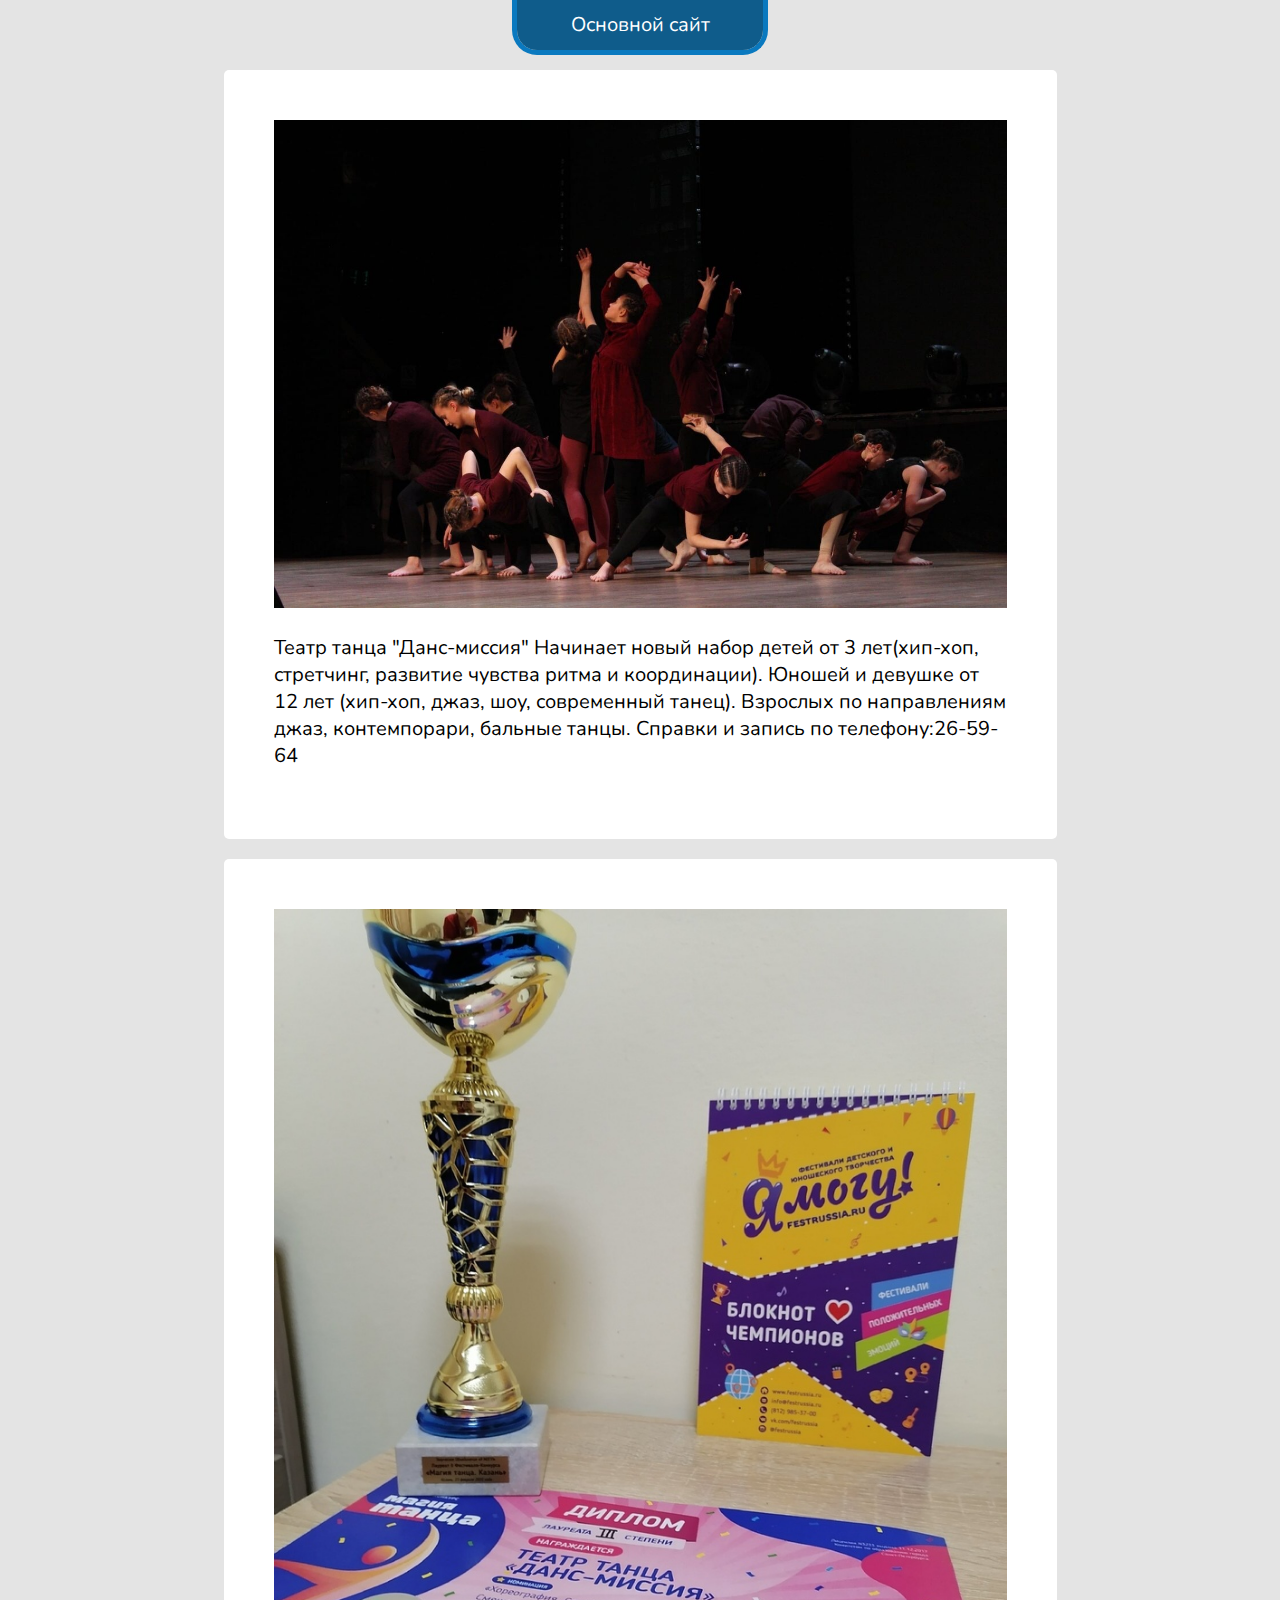
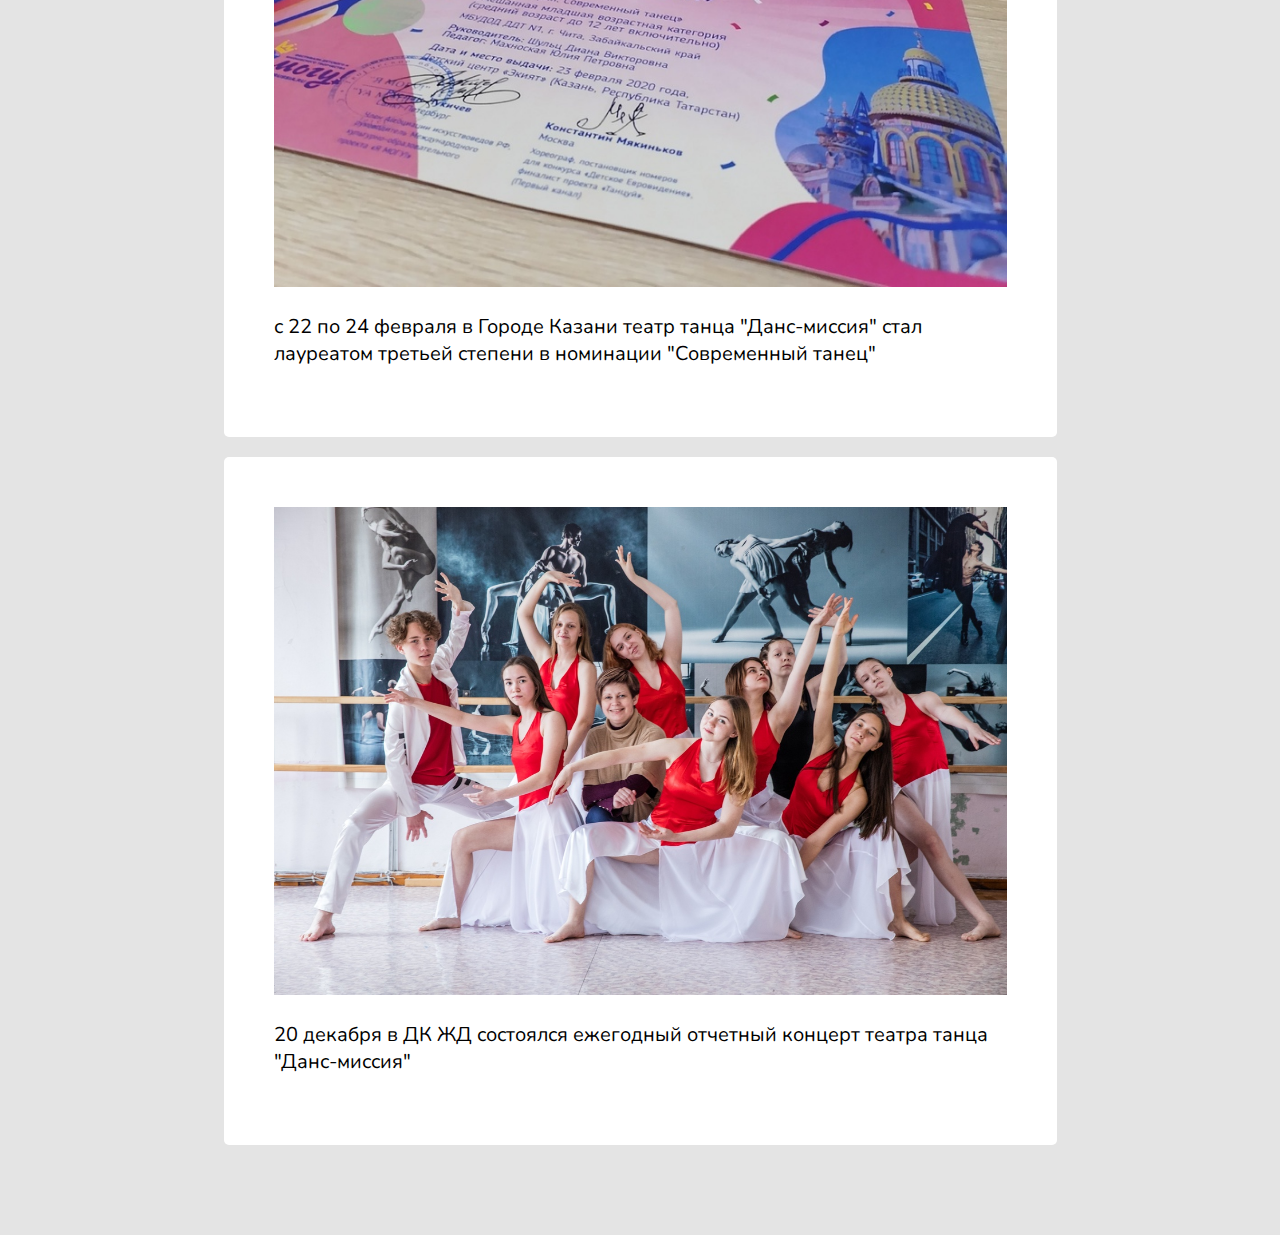
==== news.html @ e574aa80 "Создал сайт Данс-Миссия" ====
<!DOCTYPE html>
<html>

<head>
    <meta charset="UTF-8">
    <meta name="viewport" content="width=device-width, initial-scale=1.0">
    <meta http-equiv="X-UA-Compatible" content="ie=edge">
    <link rel="stylesheet" href="news.css">
    <title>Новости</title>
</head>

<body>
    <header>
        <div class="container">
            <div class="navigation">
                <nav>
                    <a href="index.html">Основной сайт</a>
                </nav>
            </div>
        </div>
    </header>
    <section id="dance_mission">
        <div class="container">
            <div class="news">
                <div class="news_body">
                    <div class="news_image">
                        <img src="news_images/1.jpg" alt="1">
                    </div>
                    <div class="news_txt">
                        <p>Театр танца "Данс-миссия" Начинает новый набор детей от 3 лет(хип-хоп, стретчинг, развитие
                            чувства ритма и координации). Юношей и девушке от 12 лет (хип-хоп, джаз, шоу, современный
                            танец). Взрослых по направлениям джаз, контемпорари, бальные танцы. Справки и запись по
                            телефону:26-59-64</p>
                    </div>
                </div>
                <div class="news_body">
                    <div class="news_image">
                        <img src="news_images/2.jpg" alt="2">
                    </div>
                    <div class="news_txt">
                        <p>с 22 по 24 февраля в Городе Казани театр танца "Данс-миссия" стал лауреатом третьей степени в
                            номинации "Современный танец"</p>
                    </div>
                </div>
                <div class="news_body">
                    <div class="news_image">
                        <img src="news_images/3.jpg" alt="3">
                    </div>
                    <div class="news_txt">
                        <p>20 декабря в ДК ЖД состоялся ежегодный отчетный концерт театра танца "Данс-миссия"</p>
                    </div>
                </div>

            </div>
        </div>
    </section>
</body>

</html>
---- news.css ----
@import url('https://fonts.googleapis.com/css?family=Nunito&display=swap');
@import url('https://fonts.googleapis.com/css2?family=Lobster&display=swap');
*{
    box-sizing: border-box;
}
body,html{
    margin: 0;
}
body {
    font-family: 'Nunito', sans-serif;
}
.container{
    width:1200px;
    /* margin:0; */
    margin: auto;
}
.navigation {
    position: fixed;
    left: 0;
    right: 0;
}
nav {
    width: 20%;
    text-align: center;
    border:5px solid #0A79BF;
    border-top: none;
    overflow:hidden ;
    border-bottom-left-radius:25px;
    border-bottom-right-radius: 25px;
    margin: auto;
    margin-top: 0;
}

nav a {
    display: inline-block;
    text-decoration: none;
    height: 50px;
    width: 100%;
    background-color: #0f5c8b;
    font-size: 20px;
    line-height: 50px;
    color: white;
    transition: all 0.2s;
}
#dance_mission {
    background-color: #e4e4e4;
}
nav a:hover {
    background-color: white;
    color: #0084ff;
}
.news {
    width: 70%;
    margin: auto;
    padding: 70px 0;
}
.news_body {
    width: 100%;
    background-color: white;
    padding: 50px;
    margin-bottom:20px;
    border-radius: 5px;
}
.news_image {
    width: 100%;
}
.news_image img {
    /* height: 200px; */
    width: 100%;
}
.news_txt {
    font-size:20px ;
}

@media (max-width: 1518px) {
    #dance_mission .container {
        width: 1190px;
    }
}

@media (max-width: 1199px) {
    .container {
        width: 991px;
    }

    #dance_mission .container {
        width: 100%;
    }

    nav a {
        font-size: 18px;
    }
}

@media (max-width: 990px) {
    .container {
        width: 767px;
    }
}
@media (max-width: 766px) {
    .container {
        width: 575px;
    }
    .news {
        width:100%;
    }
}
@media (max-width: 685px) {
    nav {
        width: 50%;
    }
}
@media (max-width: 574px) {
    .container {
        width: 100%;
    }
}
@media (max-width: 400px) {
    p {
        font-size: 15px;
    }
}
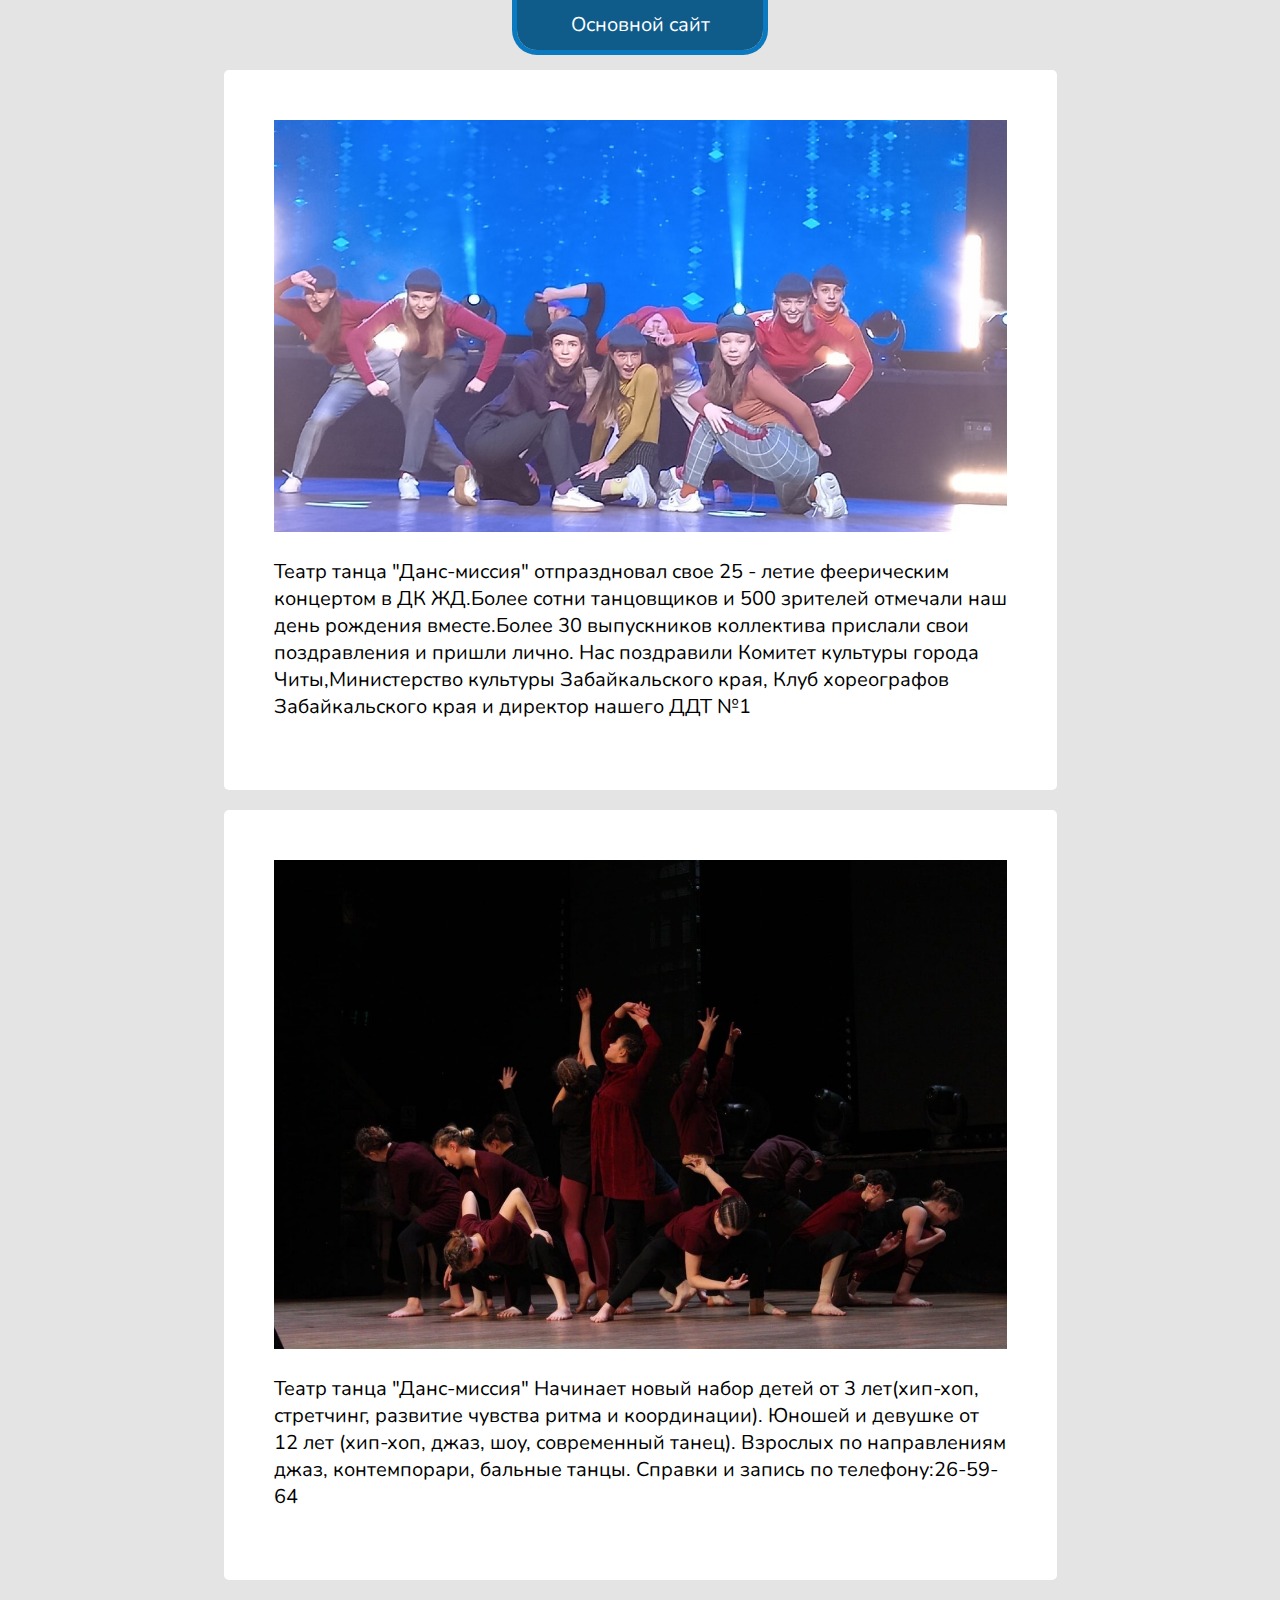
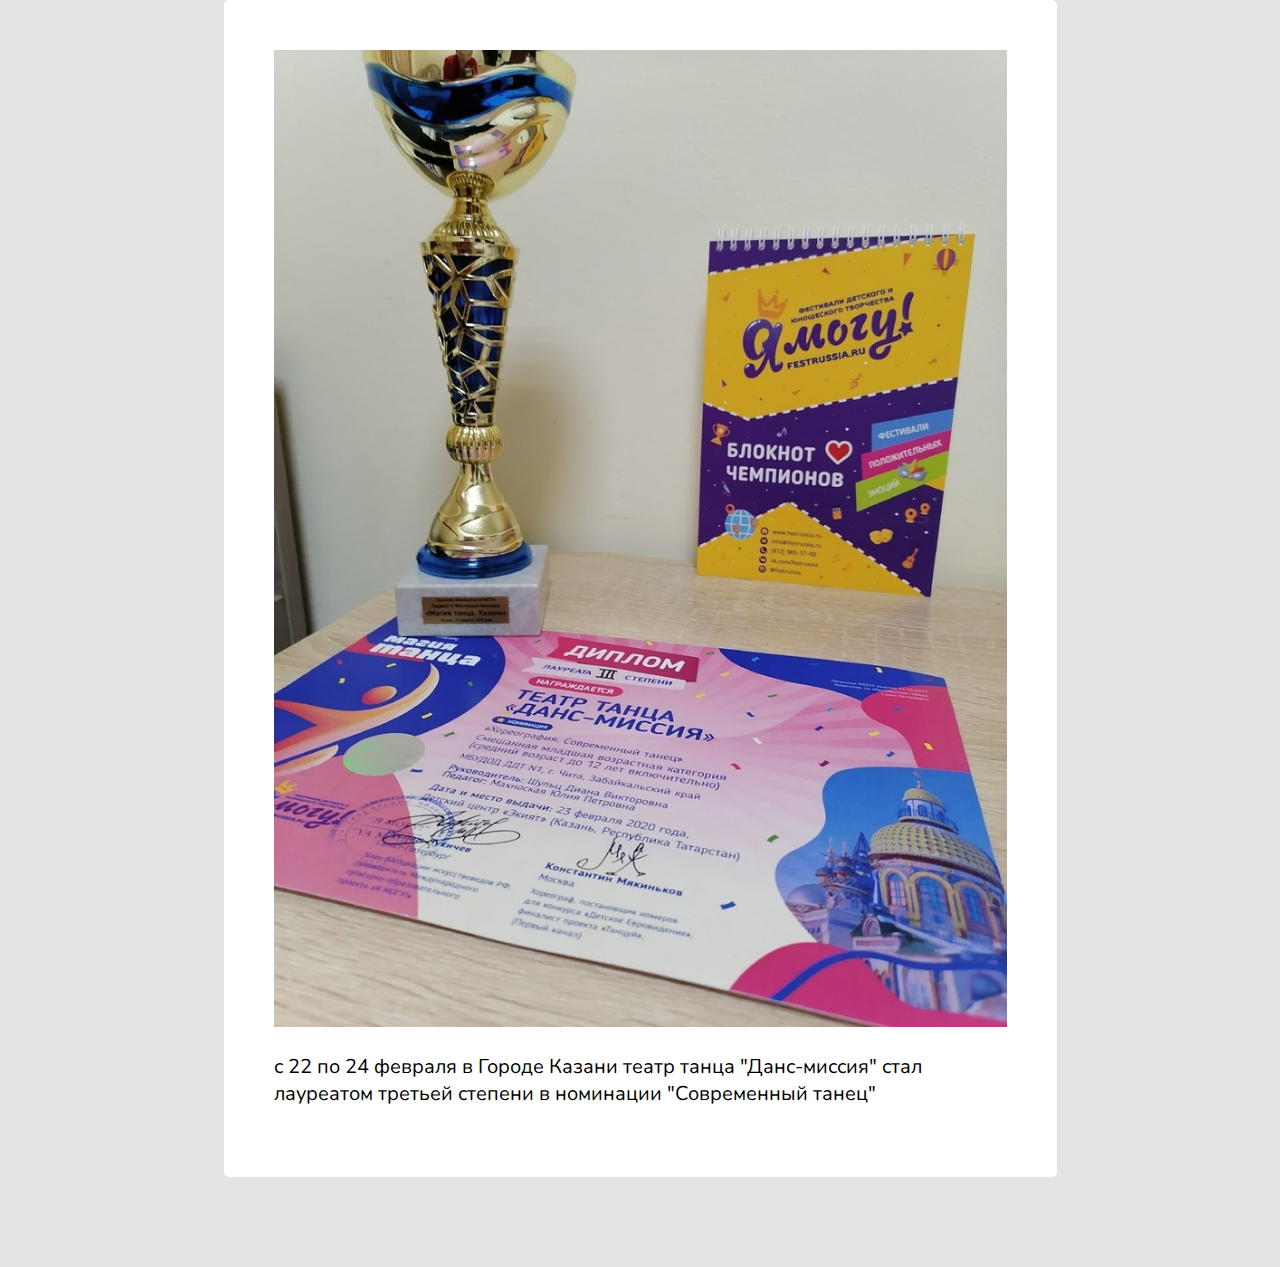
==== commit 3009c557: "Add files via upload" ====
--- a/news.html
+++ b/news.html
@@ -1,59 +1,59 @@
-<!DOCTYPE html>
-<html>
-
-<head>
-    <meta charset="UTF-8">
-    <meta name="viewport" content="width=device-width, initial-scale=1.0">
-    <meta http-equiv="X-UA-Compatible" content="ie=edge">
-    <link rel="stylesheet" href="news.css">
-    <title>Новости</title>
-</head>
-
-<body>
-    <header>
-        <div class="container">
-            <div class="navigation">
-                <nav>
-                    <a href="index.html">Основной сайт</a>
-                </nav>
-            </div>
-        </div>
-    </header>
-    <section id="dance_mission">
-        <div class="container">
-            <div class="news">
-                <div class="news_body">
-                    <div class="news_image">
-                        <img src="news_images/1.jpg" alt="1">
-                    </div>
-                    <div class="news_txt">
-                        <p>Театр танца "Данс-миссия" Начинает новый набор детей от 3 лет(хип-хоп, стретчинг, развитие
-                            чувства ритма и координации). Юношей и девушке от 12 лет (хип-хоп, джаз, шоу, современный
-                            танец). Взрослых по направлениям джаз, контемпорари, бальные танцы. Справки и запись по
-                            телефону:26-59-64</p>
-                    </div>
-                </div>
-                <div class="news_body">
-                    <div class="news_image">
-                        <img src="news_images/2.jpg" alt="2">
-                    </div>
-                    <div class="news_txt">
-                        <p>с 22 по 24 февраля в Городе Казани театр танца "Данс-миссия" стал лауреатом третьей степени в
-                            номинации "Современный танец"</p>
-                    </div>
-                </div>
-                <div class="news_body">
-                    <div class="news_image">
-                        <img src="news_images/3.jpg" alt="3">
-                    </div>
-                    <div class="news_txt">
-                        <p>20 декабря в ДК ЖД состоялся ежегодный отчетный концерт театра танца "Данс-миссия"</p>
-                    </div>
-                </div>
-
-            </div>
-        </div>
-    </section>
-</body>
-
+<!DOCTYPE html>
+<html>
+
+<head>
+    <meta charset="UTF-8">
+    <meta name="viewport" content="width=device-width, initial-scale=1.0">
+    <meta http-equiv="X-UA-Compatible" content="ie=edge">
+    <link rel="stylesheet" href="news.css">
+    <title>Новости</title>
+</head>
+
+<body>
+    <header>
+        <div class="container">
+            <div class="navigation">
+                <nav>
+                    <a href="index.html">Основной сайт</a>
+                </nav>
+            </div>
+        </div>
+    </header>
+    <section id="dance_mission">
+        <div class="container">
+            <div class="news">
+                <div class="news_body">
+                    <div class="news_image">
+                        <img src="news_images/1.jpg" alt="1">
+                    </div>
+                    <div class="news_txt">
+                        <p>Театр танца "Данс-миссия" отпраздновал свое 25 - летие феерическим концертом в ДК ЖД.Более сотни танцовщиков и 500 зрителей отмечали наш день рождения вместе.Более 30 выпускников коллектива прислали свои поздравления и пришли лично. Нас поздравили Комитет культуры города Читы,Министерство культуры Забайкальского края, Клуб хореографов Забайкальского края и директор нашего ДДТ №1</p>
+                    </div>
+                </div>
+                <div class="news_body">
+                    <div class="news_image">
+                        <img src="news_images/2.jpg" alt="2">
+                    </div>
+                    <div class="news_txt">
+                        <p>Театр танца "Данс-миссия" Начинает новый набор детей от 3 лет(хип-хоп, стретчинг, развитие
+                            чувства ритма и координации). Юношей и девушке от 12 лет (хип-хоп, джаз, шоу, современный
+                            танец). Взрослых по направлениям джаз, контемпорари, бальные танцы. Справки и запись по
+                            телефону:26-59-64</p>
+                    </div>
+                </div>
+                <div class="news_body">
+                    <div class="news_image">
+                        <img src="news_images/3.jpg" alt="3">
+                    </div>
+                    <div class="news_txt">
+                        <p>с 22 по 24 февраля в Городе Казани театр танца "Данс-миссия" стал лауреатом третьей степени в
+                            номинации "Современный танец"</p>
+                    </div>
+                </div>
+
+            </div>
+        </div>
+    </section>
+</body>
+
 </html>